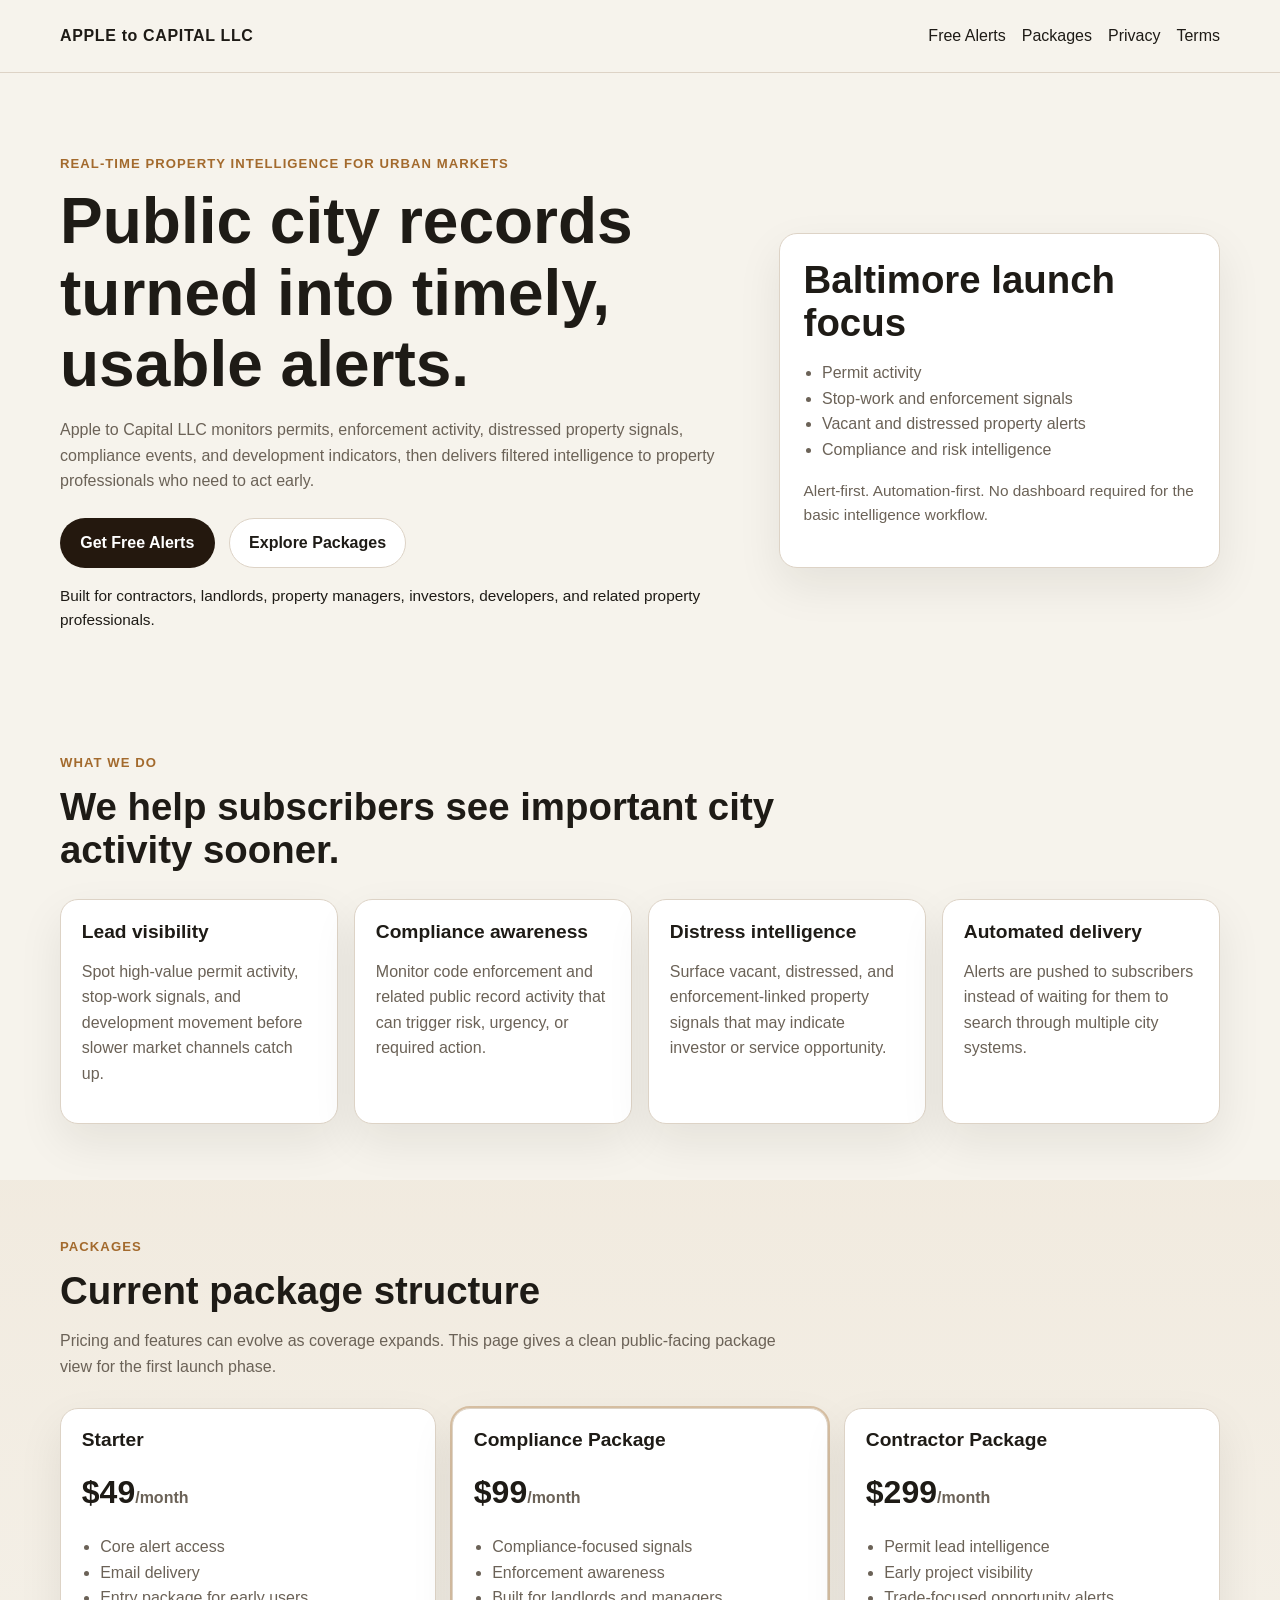
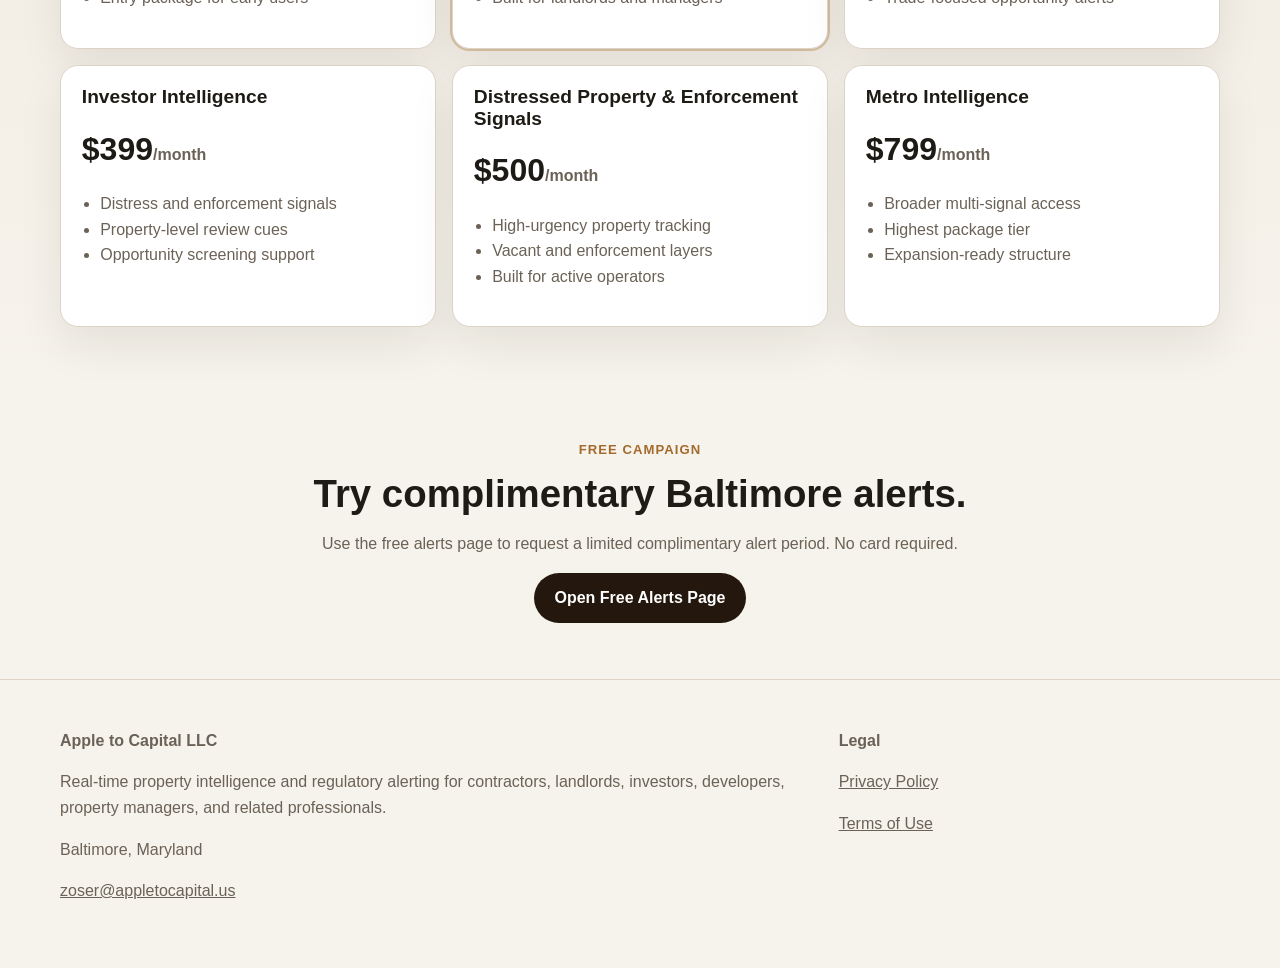
==== index.html @ 928e4ea8 "Add files via upload" ====
<!doctype html>
<html lang="en">
<head>
  <meta charset="utf-8" />
  <meta name="viewport" content="width=device-width, initial-scale=1" />
  <title>Apple to Capital LLC | Regulatory Intelligence for Property Professionals</title>
  <meta name="description" content="Apple to Capital LLC monitors public city records and delivers real-time property intelligence alerts for contractors, landlords, investors, developers, and property managers." />
  <link rel="stylesheet" href="styles.css" />
</head>
<body>
  <header class="site-header">
    <div class="wrap nav">
      <a class="brand" href="index.html">APPLE to CAPITAL LLC</a>
      <nav>
        <a href="free-alerts.html">Free Alerts</a>
        <a href="#packages">Packages</a>
        <a href="privacy-policy.html">Privacy</a>
        <a href="terms-of-use.html">Terms</a>
      </nav>
    </div>
  </header>

  <main>
    <section class="hero">
      <div class="wrap hero-grid">
        <div>
          <p class="eyebrow">Real-Time Property Intelligence for Urban Markets</p>
          <h1>Public city records turned into timely, usable alerts.</h1>
          <p class="lead">Apple to Capital LLC monitors permits, enforcement activity, distressed property signals, compliance events, and development indicators, then delivers filtered intelligence to property professionals who need to act early.</p>
          <div class="cta-row">
            <a class="btn btn-dark" href="free-alerts.html">Get Free Alerts</a>
            <a class="btn btn-light" href="#packages">Explore Packages</a>
          </div>
          <p class="micro">Built for contractors, landlords, property managers, investors, developers, and related property professionals.</p>
        </div>
        <div class="hero-card">
          <h2>Baltimore launch focus</h2>
          <ul>
            <li>Permit activity</li>
            <li>Stop-work and enforcement signals</li>
            <li>Vacant and distressed property alerts</li>
            <li>Compliance and risk intelligence</li>
          </ul>
          <p class="card-note">Alert-first. Automation-first. No dashboard required for the basic intelligence workflow.</p>
        </div>
      </div>
    </section>

    <section class="section">
      <div class="wrap">
        <div class="section-head">
          <p class="eyebrow">What we do</p>
          <h2>We help subscribers see important city activity sooner.</h2>
        </div>
        <div class="features">
          <article class="feature">
            <h3>Lead visibility</h3>
            <p>Spot high-value permit activity, stop-work signals, and development movement before slower market channels catch up.</p>
          </article>
          <article class="feature">
            <h3>Compliance awareness</h3>
            <p>Monitor code enforcement and related public record activity that can trigger risk, urgency, or required action.</p>
          </article>
          <article class="feature">
            <h3>Distress intelligence</h3>
            <p>Surface vacant, distressed, and enforcement-linked property signals that may indicate investor or service opportunity.</p>
          </article>
          <article class="feature">
            <h3>Automated delivery</h3>
            <p>Alerts are pushed to subscribers instead of waiting for them to search through multiple city systems.</p>
          </article>
        </div>
      </div>
    </section>

    <section class="section alt" id="packages">
      <div class="wrap">
        <div class="section-head">
          <p class="eyebrow">Packages</p>
          <h2>Current package structure</h2>
          <p class="section-copy">Pricing and features can evolve as coverage expands. This page gives a clean public-facing package view for the first launch phase.</p>
        </div>
        <div class="pricing-grid">
          <article class="price-card">
            <h3>Starter</h3>
            <p class="price">$49<span>/month</span></p>
            <ul>
              <li>Core alert access</li>
              <li>Email delivery</li>
              <li>Entry package for early users</li>
            </ul>
          </article>
          <article class="price-card featured">
            <h3>Compliance Package</h3>
            <p class="price">$99<span>/month</span></p>
            <ul>
              <li>Compliance-focused signals</li>
              <li>Enforcement awareness</li>
              <li>Built for landlords and managers</li>
            </ul>
          </article>
          <article class="price-card">
            <h3>Contractor Package</h3>
            <p class="price">$299<span>/month</span></p>
            <ul>
              <li>Permit lead intelligence</li>
              <li>Early project visibility</li>
              <li>Trade-focused opportunity alerts</li>
            </ul>
          </article>
          <article class="price-card">
            <h3>Investor Intelligence</h3>
            <p class="price">$399<span>/month</span></p>
            <ul>
              <li>Distress and enforcement signals</li>
              <li>Property-level review cues</li>
              <li>Opportunity screening support</li>
            </ul>
          </article>
          <article class="price-card">
            <h3>Distressed Property &amp; Enforcement Signals</h3>
            <p class="price">$500<span>/month</span></p>
            <ul>
              <li>High-urgency property tracking</li>
              <li>Vacant and enforcement layers</li>
              <li>Built for active operators</li>
            </ul>
          </article>
          <article class="price-card">
            <h3>Metro Intelligence</h3>
            <p class="price">$799<span>/month</span></p>
            <ul>
              <li>Broader multi-signal access</li>
              <li>Highest package tier</li>
              <li>Expansion-ready structure</li>
            </ul>
          </article>
        </div>
      </div>
    </section>

    <section class="section">
      <div class="wrap narrow center">
        <p class="eyebrow">Free campaign</p>
        <h2>Try complimentary Baltimore alerts.</h2>
        <p class="section-copy">Use the free alerts page to request a limited complimentary alert period. No card required.</p>
        <a class="btn btn-dark" href="free-alerts.html">Open Free Alerts Page</a>
      </div>
    </section>
  </main>

  <footer class="site-footer">
    <div class="wrap footer-grid">
      <div>
        <p class="footer-title">Apple to Capital LLC</p>
        <p>Real-time property intelligence and regulatory alerting for contractors, landlords, investors, developers, property managers, and related professionals.</p>
        <p>Baltimore, Maryland</p>
        <p><a href="mailto:zoser@appletocapital.us">zoser@appletocapital.us</a></p>
      </div>
      <div>
        <p class="footer-title">Legal</p>
        <p><a href="privacy-policy.html">Privacy Policy</a></p>
        <p><a href="terms-of-use.html">Terms of Use</a></p>
      </div>
    </div>
  </footer>
</body>
</html>
---- styles.css ----
:root {
  --bg: #f6f3ec;
  --paper: #ffffff;
  --text: #1e1b16;
  --muted: #6b6257;
  --line: #ddd3c6;
  --accent: #24180e;
  --accent-2: #a36a2d;
  --soft: #efe7da;
  --radius: 18px;
  --shadow: 0 18px 45px rgba(31, 23, 14, 0.08);
  --max: 1160px;
}
* { box-sizing: border-box; }
html { scroll-behavior: smooth; }
body {
  margin: 0;
  font-family: Inter, Arial, Helvetica, sans-serif;
  color: var(--text);
  background: var(--bg);
  line-height: 1.6;
}
a { color: inherit; }
.wrap {
  width: min(calc(100% - 2rem), var(--max));
  margin: 0 auto;
}
.narrow { width: min(calc(100% - 2rem), 820px); }
.center { text-align: center; }
.site-header {
  position: sticky;
  top: 0;
  z-index: 10;
  background: rgba(246, 243, 236, 0.94);
  backdrop-filter: blur(12px);
  border-bottom: 1px solid var(--line);
}
.nav {
  display: flex;
  justify-content: space-between;
  align-items: center;
  gap: 1rem;
  min-height: 72px;
}
.nav nav {
  display: flex;
  flex-wrap: wrap;
  gap: 1rem;
}
.brand {
  font-weight: 800;
  text-decoration: none;
  letter-spacing: 0.04em;
}
.nav a { text-decoration: none; }
.hero {
  padding: 5rem 0 3rem;
}
.hero-grid {
  display: grid;
  grid-template-columns: 1.4fr 0.9fr;
  gap: 2rem;
  align-items: center;
}
.eyebrow {
  margin: 0 0 0.75rem;
  color: var(--accent-2);
  font-weight: 700;
  text-transform: uppercase;
  letter-spacing: 0.08em;
  font-size: 0.82rem;
}
h1, h2, h3 {
  line-height: 1.12;
  margin: 0 0 1rem;
}
h1 { font-size: clamp(2.2rem, 5vw, 4.5rem); }
h2 { font-size: clamp(1.6rem, 3vw, 2.6rem); }
h3 { font-size: 1.2rem; }
.lead,
.section-copy,
.feature p,
.price-card li,
.hero-card p,
.hero-card li,
.footer-grid p,
.legal-page p,
.legal-page li { color: var(--muted); }
.cta-row {
  display: flex;
  flex-wrap: wrap;
  gap: 0.9rem;
  margin: 1.5rem 0 1rem;
}
.btn {
  display: inline-flex;
  align-items: center;
  justify-content: center;
  min-height: 50px;
  padding: 0 1.2rem;
  border-radius: 999px;
  text-decoration: none;
  font-weight: 700;
  border: 1px solid transparent;
}
.btn-dark {
  background: var(--accent);
  color: #fff;
}
.btn-light {
  background: var(--paper);
  border-color: var(--line);
}
.full {
  width: 100%;
  border-radius: 14px;
}
.hero-card,
.feature,
.price-card,
.alert-box,
.lead-form,
.confirm-box {
  background: var(--paper);
  border: 1px solid var(--line);
  border-radius: var(--radius);
  box-shadow: var(--shadow);
}
.hero-card { padding: 1.5rem; }
.hero-card ul,
.alert-box ul,
.price-card ul,
.legal-page ul { padding-left: 1.15rem; }
.card-note,
.micro { font-size: 0.96rem; }
.strong { font-weight: 700; color: var(--text); }
.section { padding: 3.5rem 0; }
.alt { background: linear-gradient(180deg, rgba(239,231,218,0.7), rgba(246,243,236,0)); }
.section-head {
  max-width: 720px;
  margin-bottom: 1.75rem;
}
.features,
.pricing-grid {
  display: grid;
  gap: 1rem;
}
.features { grid-template-columns: repeat(4, minmax(0, 1fr)); }
.pricing-grid { grid-template-columns: repeat(3, minmax(0, 1fr)); }
.feature,
.price-card { padding: 1.3rem; }
.price {
  font-size: 2rem;
  font-weight: 800;
  margin: 0 0 1rem;
}
.price span {
  font-size: 1rem;
  color: var(--muted);
  font-weight: 600;
}
.featured {
  outline: 2px solid rgba(163, 106, 45, 0.35);
}
.alert-box,
.confirm-box { padding: 1.3rem; }
.box-title { font-weight: 700; color: var(--text); }
.lead-form {
  margin-top: 1.5rem;
  padding: 1.35rem;
}
.lead-form label {
  display: block;
  font-weight: 700;
  margin-bottom: 1rem;
}
.lead-form input {
  width: 100%;
  margin-top: 0.4rem;
  min-height: 52px;
  border-radius: 12px;
  border: 1px solid var(--line);
  padding: 0.85rem 0.95rem;
  font: inherit;
  background: #fff;
}
.or {
  text-align: center;
  font-weight: 800;
  margin: 0.25rem 0 1rem;
}
.checkbox-row {
  display: grid;
  grid-template-columns: 22px 1fr;
  gap: 0.8rem;
  align-items: start;
  margin: 1.2rem 0 0.8rem;
}
.checkbox-row input {
  width: 18px;
  height: 18px;
  min-height: auto;
  margin-top: 0.2rem;
}
.legal-inline {
  margin: 0 0 1rem;
  color: var(--muted);
}
.legal-inline a { color: var(--accent-2); }
.site-footer {
  border-top: 1px solid var(--line);
  padding: 2rem 0 3rem;
}
.footer-grid {
  display: grid;
  grid-template-columns: 2fr 1fr;
  gap: 1rem;
}
.footer-title {
  font-weight: 800;
  color: var(--text);
}
.legal-page h1 { margin-bottom: 0.25rem; }
.legal-page h2 {
  font-size: 1.2rem;
  margin-top: 2rem;
}
@media (max-width: 900px) {
  .hero-grid,
  .features,
  .pricing-grid,
  .footer-grid {
    grid-template-columns: 1fr;
  }
  .nav {
    flex-direction: column;
    align-items: flex-start;
    padding: 0.8rem 0;
  }
}
@media (max-width: 560px) {
  .hero { padding-top: 3rem; }
  .section { padding: 2.5rem 0; }
  .cta-row { flex-direction: column; }
  .btn { width: 100%; }
}
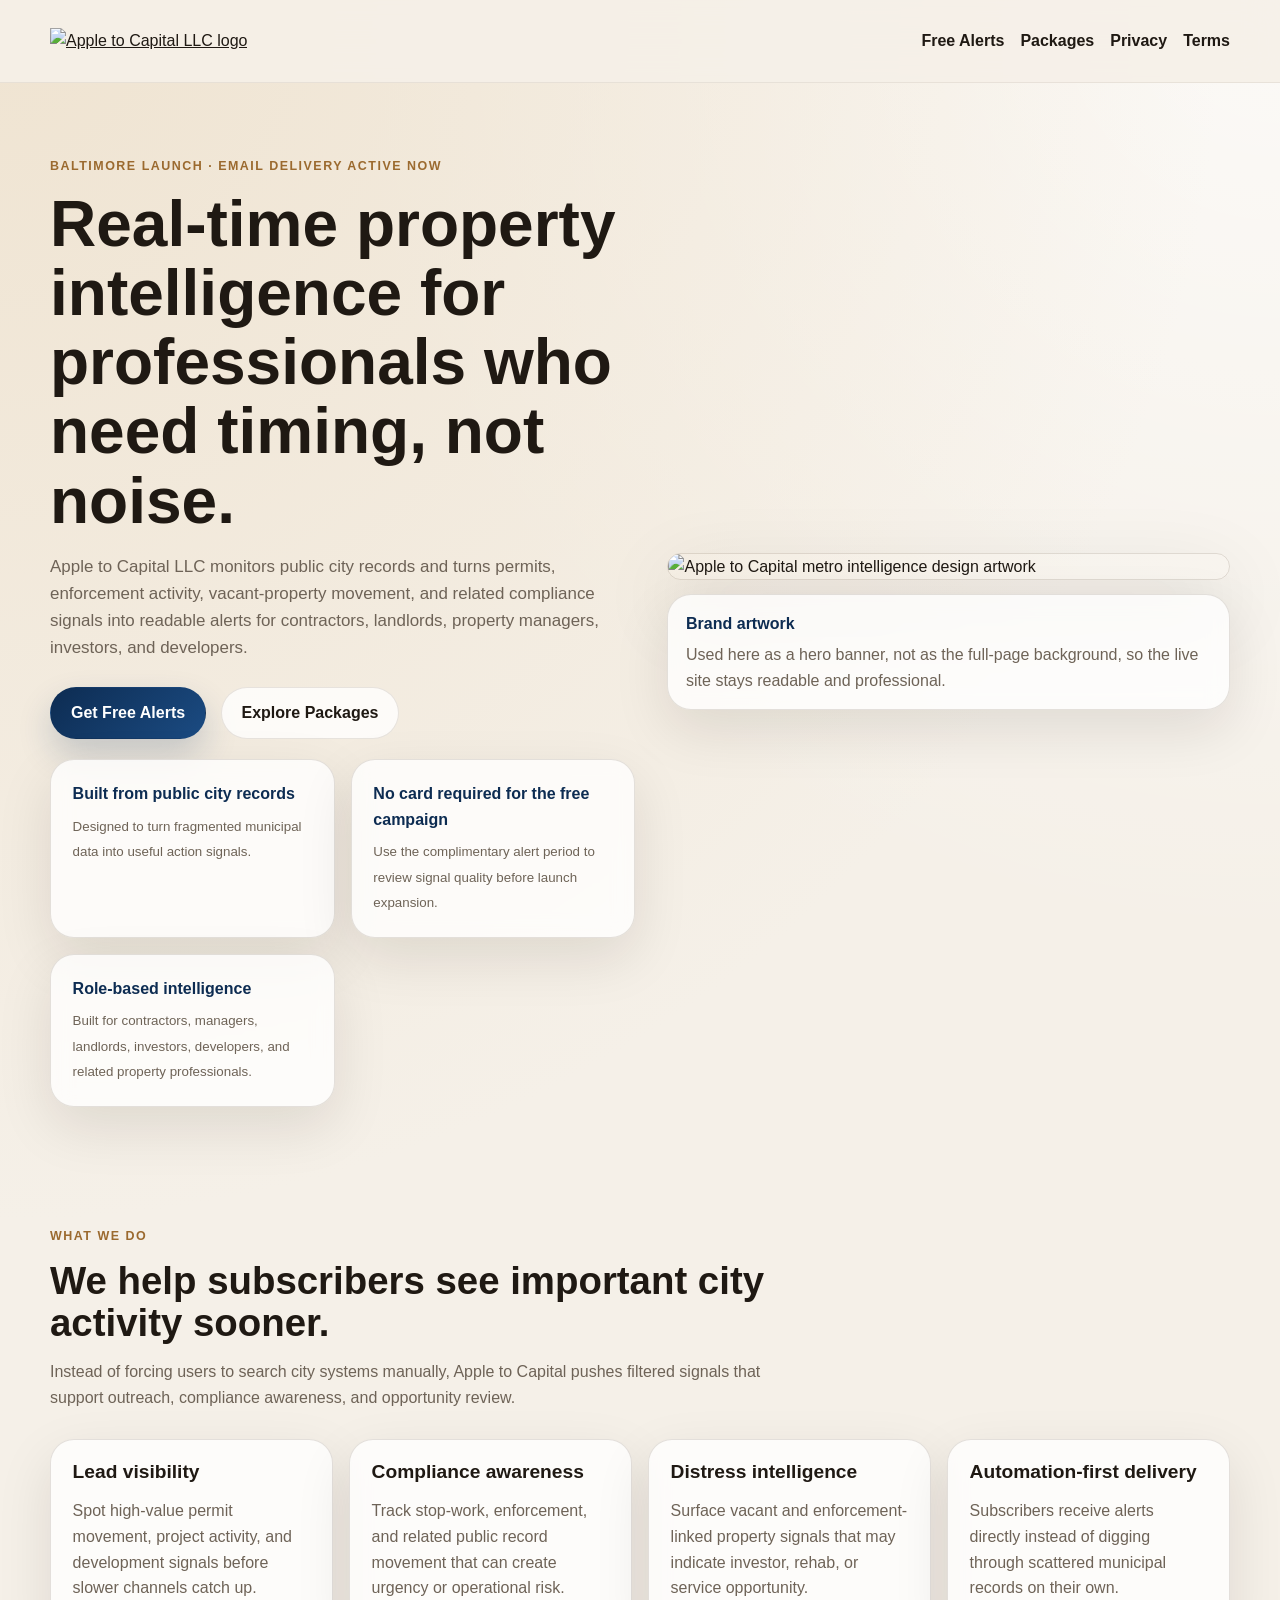
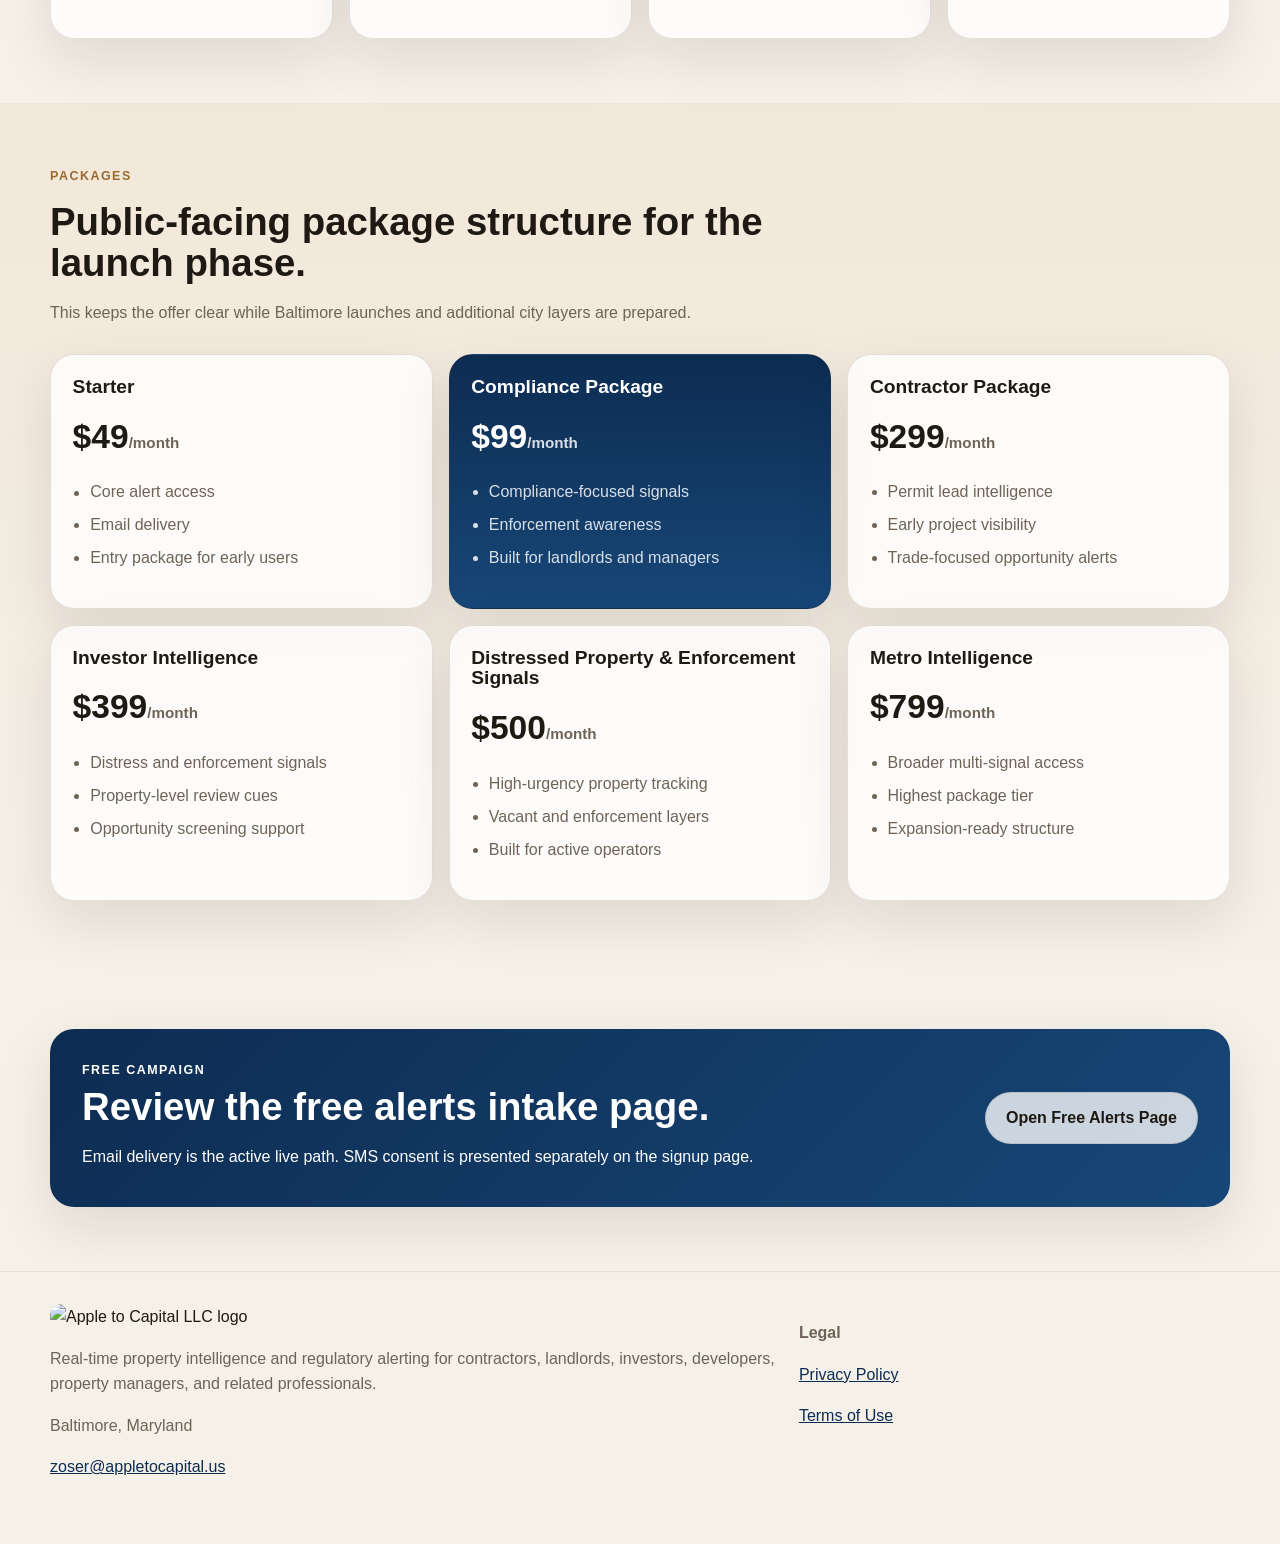
==== commit 38cf9ebc: "Refresh homepage with dark logo and hero artwork" ====
--- a/index.html
+++ b/index.html
@@ -10,8 +10,10 @@
 <body>
   <header class="site-header">
     <div class="wrap nav">
-      <a class="brand" href="index.html">APPLE to CAPITAL LLC</a>
-      <nav>
+      <a class="brand brand-image" href="index.html" aria-label="Apple to Capital LLC home">
+        <img class="top-logo" src="[data-uri]" alt="Apple to Capital LLC logo" />
+      </a>
+      <nav class="nav-links">
         <a href="free-alerts.html">Free Alerts</a>
         <a href="#packages">Packages</a>
         <a href="privacy-policy.html">Privacy</a>
@@ -22,26 +24,38 @@
 
   <main>
     <section class="hero">
-      <div class="wrap hero-grid">
+      <div class="wrap hero-grid hero-grid-wide">
         <div>
-          <p class="eyebrow">Real-Time Property Intelligence for Urban Markets</p>
-          <h1>Public city records turned into timely, usable alerts.</h1>
-          <p class="lead">Apple to Capital LLC monitors permits, enforcement activity, distressed property signals, compliance events, and development indicators, then delivers filtered intelligence to property professionals who need to act early.</p>
+          <p class="eyebrow">Baltimore launch · Email delivery active now</p>
+          <h1>Real-time property intelligence for professionals who need timing, not noise.</h1>
+          <p class="lead">Apple to Capital LLC monitors public city records and turns permits, enforcement activity, vacant-property movement, and related compliance signals into readable alerts for contractors, landlords, property managers, investors, and developers.</p>
           <div class="cta-row">
             <a class="btn btn-dark" href="free-alerts.html">Get Free Alerts</a>
             <a class="btn btn-light" href="#packages">Explore Packages</a>
           </div>
-          <p class="micro">Built for contractors, landlords, property managers, investors, developers, and related property professionals.</p>
+
+          <div class="stat-grid trust-row">
+            <div class="stat-strip">
+              <strong>Built from public city records</strong>
+              <small>Designed to turn fragmented municipal data into useful action signals.</small>
+            </div>
+            <div class="stat-strip">
+              <strong>No card required for the free campaign</strong>
+              <small>Use the complimentary alert period to review signal quality before launch expansion.</small>
+            </div>
+            <div class="stat-strip">
+              <strong>Role-based intelligence</strong>
+              <small>Built for contractors, managers, landlords, investors, developers, and related property professionals.</small>
+            </div>
+          </div>
         </div>
-        <div class="hero-card">
-          <h2>Baltimore launch focus</h2>
-          <ul>
-            <li>Permit activity</li>
-            <li>Stop-work and enforcement signals</li>
-            <li>Vacant and distressed property alerts</li>
-            <li>Compliance and risk intelligence</li>
-          </ul>
-          <p class="card-note">Alert-first. Automation-first. No dashboard required for the basic intelligence workflow.</p>
+
+        <div class="hero-visual">
+          <img class="hero-art" src="[data-uri] f2ZnRban a9byT1Da4reb yLrHxeruY3t/ZLuv2adP6/pl/V ar0z wberyvRfUV/d4v2HpXt/+mfZ9nt8+0/a/U+k/W/J+6fLj+n yu2191X2fLOp193l+zN7trk sfLgAAAAAAAAAAAAAAAAAAAAAAAAAAAAAAAAAAAAAAAAAAAAAAAAAAAAAAAAAAAAAAAAAAAAAAAAAAAAAAAAAAAAAAAAAAAAAAAAAAAAAAAAAAAAAAAAAAAAAAAAAAAAAAAAAAAAAAAAB9H0dZusNM2On0WfFq1tPntqu2s61vTfK93Dvtlr9MfUu0/adKn9lem1elZzepq696O22PuZPXOkumKdhpltM2Oo0uzO7t3lvpm+7x+cu7/Tb9m9l8k6f0y5v9Vq7yS5f2bX8M9S3j9b8rZ7yY1xPWr3WtdJ7bV6bX9r5nQ3LkT1b1b9S9H8M8f7M7iS7n9mZ0W2r2vW8k9Q2uK3m8i6x8Xq7mN7f2S7r9mnT+v6Zf1Wq9M8G3q8r0X1Ff3eL9h6V7f/pn2fZ7fPtP2v1PpP1vyfuny4/[base64]/TH1LtP2nSp/ZXptXpWc3qauvejttj7mT1zpLpinYaZbTNjqNLszu7d5b6Zvu8fnLu/02/ZvZfJOn9Mub/Vau8kuX9m1/DPUt4/W/K2e8mNcT1q91rXSe21em1/a+Z0Ny5E9W9W/UvR/DPH+zO4ku5/ZmdFtq9r1vJPUNrit5vIusfF6u5je39ku6/Zp0/r+mX9VqvTPBt6vK9F9RX93i/Yelev/[base64]/TLm/1WrvJLl/Ztfwz1LeP1vytnvJjXE9avda10nttXptf2vmdDcuRPVvVv1L0fwzx/szuJLu f2ZnRban a9byT1Da4reb yLrHxeruY3t/ZLuv2adP6/pl/V ar0z wberyvRfUV/d4v2HpXt/+mfZ9nt8+0/a/U+k/W/J+6fLj+n yu2191X2fLOp193l+zN7trk sfLgAAAAAAAAAAAAAAAAAAAAAAAAAAAAAAAAAAAAAAAAAAAAAAAAAAAAAAAAAAAAAAAAAAAAAAAAAAAAAAAAAAAAAAAAAAAAAAAAAAAAAAAAAAAAAAAAAAAAAAAAAAAAAAAAAAAAAAAAD/2Q==" alt="Apple to Capital metro intelligence design artwork" />
+          <div class="hero-caption">
+            <strong>Brand artwork</strong>
+            <span>Used here as a hero banner, not as the full-page background, so the live site stays readable and professional.</span>
+          </div>
         </div>
       </div>
     </section>
@@ -51,23 +65,24 @@
         <div class="section-head">
           <p class="eyebrow">What we do</p>
           <h2>We help subscribers see important city activity sooner.</h2>
+          <p class="section-copy">Instead of forcing users to search city systems manually, Apple to Capital pushes filtered signals that support outreach, compliance awareness, and opportunity review.</p>
         </div>
         <div class="features">
           <article class="feature">
             <h3>Lead visibility</h3>
-            <p>Spot high-value permit activity, stop-work signals, and development movement before slower market channels catch up.</p>
+            <p>Spot high-value permit movement, project activity, and development signals before slower channels catch up.</p>
           </article>
           <article class="feature">
             <h3>Compliance awareness</h3>
-            <p>Monitor code enforcement and related public record activity that can trigger risk, urgency, or required action.</p>
+            <p>Track stop-work, enforcement, and related public record movement that can create urgency or operational risk.</p>
           </article>
           <article class="feature">
             <h3>Distress intelligence</h3>
-            <p>Surface vacant, distressed, and enforcement-linked property signals that may indicate investor or service opportunity.</p>
+            <p>Surface vacant and enforcement-linked property signals that may indicate investor, rehab, or service opportunity.</p>
           </article>
           <article class="feature">
-            <h3>Automated delivery</h3>
-            <p>Alerts are pushed to subscribers instead of waiting for them to search through multiple city systems.</p>
+            <h3>Automation-first delivery</h3>
+            <p>Subscribers receive alerts directly instead of digging through scattered municipal records on their own.</p>
           </article>
         </div>
       </div>
@@ -77,8 +92,8 @@
       <div class="wrap">
         <div class="section-head">
           <p class="eyebrow">Packages</p>
-          <h2>Current package structure</h2>
-          <p class="section-copy">Pricing and features can evolve as coverage expands. This page gives a clean public-facing package view for the first launch phase.</p>
+          <h2>Public-facing package structure for the launch phase.</h2>
+          <p class="section-copy">This keeps the offer clear while Baltimore launches and additional city layers are prepared.</p>
         </div>
         <div class="pricing-grid">
           <article class="price-card">
@@ -140,11 +155,15 @@
     </section>
 
     <section class="section">
-      <div class="wrap narrow center">
-        <p class="eyebrow">Free campaign</p>
-        <h2>Try complimentary Baltimore alerts.</h2>
-        <p class="section-copy">Use the free alerts page to request a limited complimentary alert period. No card required.</p>
-        <a class="btn btn-dark" href="free-alerts.html">Open Free Alerts Page</a>
+      <div class="wrap">
+        <div class="cta-band">
+          <div>
+            <p class="eyebrow">Free campaign</p>
+            <h2>Review the free alerts intake page.</h2>
+            <p>Email delivery is the active live path. SMS consent is presented separately on the signup page.</p>
+          </div>
+          <a class="btn btn-light" href="free-alerts.html">Open Free Alerts Page</a>
+        </div>
       </div>
     </section>
   </main>
@@ -152,7 +171,7 @@
   <footer class="site-footer">
     <div class="wrap footer-grid">
       <div>
-        <p class="footer-title">Apple to Capital LLC</p>
+        <img class="footer-logo" src="[data-uri]" alt="Apple to Capital LLC logo" />
         <p>Real-time property intelligence and regulatory alerting for contractors, landlords, investors, developers, property managers, and related professionals.</p>
         <p>Baltimore, Maryland</p>
         <p><a href="mailto:zoser@appletocapital.us">zoser@appletocapital.us</a></p>
@@ -165,4 +184,4 @@
     </div>
   </footer>
 </body>
-</html>
+</html>
--- a/styles.css
+++ b/styles.css
@@ -1,15 +1,16 @@
 :root {
-  --bg: #f6f3ec;
-  --paper: #ffffff;
-  --text: #1e1b16;
-  --muted: #6b6257;
-  --line: #ddd3c6;
-  --accent: #24180e;
-  --accent-2: #a36a2d;
-  --soft: #efe7da;
-  --radius: 18px;
-  --shadow: 0 18px 45px rgba(31, 23, 14, 0.08);
-  --max: 1160px;
+  --bg: #f5f0e8;
+  --paper: rgba(255,255,255,0.78);
+  --text: #1f1913;
+  --muted: #6e6357;
+  --line: rgba(72,52,31,0.14);
+  --accent: #123765;
+  --accent-dark: #0d2c52;
+  --accent-soft: #dff2f3;
+  --gold: #9b6a2f;
+  --shadow: 0 20px 55px rgba(28,20,13,0.10);
+  --radius: 24px;
+  --max: 1180px;
 }
 * { box-sizing: border-box; }
 html { scroll-behavior: smooth; }
@@ -17,184 +18,190 @@
   margin: 0;
   font-family: Inter, Arial, Helvetica, sans-serif;
   color: var(--text);
-  background: var(--bg);
+  background:
+    radial-gradient(circle at top left, rgba(239,227,208,0.95), transparent 36%),
+    radial-gradient(circle at top right, rgba(255,255,255,0.65), transparent 28%),
+    var(--bg);
   line-height: 1.6;
 }
 a { color: inherit; }
-.wrap {
-  width: min(calc(100% - 2rem), var(--max));
-  margin: 0 auto;
-}
-.narrow { width: min(calc(100% - 2rem), 820px); }
+img { max-width: 100%; display: block; }
+.wrap { width: min(calc(100% - 2rem), var(--max)); margin: 0 auto; }
+.narrow { width: min(calc(100% - 2rem), 860px); margin: 0 auto; }
 .center { text-align: center; }
+
 .site-header {
   position: sticky;
   top: 0;
-  z-index: 10;
-  background: rgba(246, 243, 236, 0.94);
-  backdrop-filter: blur(12px);
-  border-bottom: 1px solid var(--line);
+  z-index: 20;
+  border-bottom: 1px solid rgba(72,52,31,0.08);
+  background: rgba(245,240,232,0.9);
+  backdrop-filter: blur(16px);
 }
 .nav {
+  min-height: 82px;
   display: flex;
+  align-items: center;
   justify-content: space-between;
-  align-items: center;
   gap: 1rem;
-  min-height: 72px;
-}
-.nav nav {
+}
+.brand-image { max-width: 360px; flex: 0 0 auto; }
+.top-logo { width: 100%; height: auto; }
+.nav-links {
   display: flex;
+  align-items: center;
   flex-wrap: wrap;
   gap: 1rem;
 }
-.brand {
+.nav-links a {
+  text-decoration: none;
+  font-weight: 700;
+}
+
+.hero { padding: 4.6rem 0 3.5rem; }
+.hero-compact { padding-bottom: 2.5rem; }
+.hero-grid, .info-grid, .pricing-grid, .features, .footer-grid, .form-layout, .chip-row, .stat-grid, .steps-list {
+  display: grid;
+  gap: 1rem;
+}
+.hero-grid { grid-template-columns: minmax(0,1fr) minmax(340px,0.95fr); align-items: center; gap: 2rem; }
+.hero-grid-wide { grid-template-columns: minmax(0,1.02fr) minmax(420px,0.98fr); }
+.info-grid { grid-template-columns: minmax(0,0.95fr) minmax(280px,0.72fr); align-items: start; gap: 1.4rem; }
+.pricing-grid { grid-template-columns: repeat(3, minmax(0,1fr)); }
+.features { grid-template-columns: repeat(4, minmax(0,1fr)); }
+.footer-grid { grid-template-columns: 1.7fr 1fr; }
+.form-layout { grid-template-columns: repeat(2, minmax(0,1fr)); }
+.chip-row, .stat-grid { grid-template-columns: repeat(2, minmax(0,1fr)); }
+.steps-list { grid-template-columns: 1fr; }
+
+.eyebrow {
+  margin: 0 0 0.85rem;
+  color: var(--gold);
+  text-transform: uppercase;
+  letter-spacing: 0.12em;
+  font-size: 0.78rem;
   font-weight: 800;
-  text-decoration: none;
-  letter-spacing: 0.04em;
-}
-.nav a { text-decoration: none; }
-.hero {
-  padding: 5rem 0 3rem;
-}
-.hero-grid {
-  display: grid;
-  grid-template-columns: 1.4fr 0.9fr;
-  gap: 2rem;
-  align-items: center;
-}
-.eyebrow {
-  margin: 0 0 0.75rem;
-  color: var(--accent-2);
-  font-weight: 700;
-  text-transform: uppercase;
-  letter-spacing: 0.08em;
-  font-size: 0.82rem;
-}
-h1, h2, h3 {
-  line-height: 1.12;
-  margin: 0 0 1rem;
-}
-h1 { font-size: clamp(2.2rem, 5vw, 4.5rem); }
-h2 { font-size: clamp(1.6rem, 3vw, 2.6rem); }
+}
+h1, h2, h3, h4 { line-height: 1.08; margin: 0 0 1rem; }
+h1 { font-size: clamp(2.3rem, 5vw, 4.8rem); }
+h2 { font-size: clamp(1.6rem, 3vw, 2.8rem); }
 h3 { font-size: 1.2rem; }
-.lead,
-.section-copy,
-.feature p,
-.price-card li,
-.hero-card p,
-.hero-card li,
-.footer-grid p,
-.legal-page p,
-.legal-page li { color: var(--muted); }
-.cta-row {
-  display: flex;
-  flex-wrap: wrap;
-  gap: 0.9rem;
-  margin: 1.5rem 0 1rem;
-}
+h4 { font-size: 1rem; }
+.lead, .section-copy, .feature p, .price-card li, .footer-grid p, .legal-page p, .legal-page li, .form-note, .bullet-list li, .support-line, .stat-strip small, .hero-caption span {
+  color: var(--muted);
+}
+.lead { max-width: 760px; font-size: 1.06rem; }
+
 .btn {
   display: inline-flex;
   align-items: center;
   justify-content: center;
-  min-height: 50px;
-  padding: 0 1.2rem;
+  min-height: 52px;
+  padding: 0 1.25rem;
   border-radius: 999px;
   text-decoration: none;
-  font-weight: 700;
   border: 1px solid transparent;
-}
-.btn-dark {
-  background: var(--accent);
-  color: #fff;
-}
-.btn-light {
-  background: var(--paper);
-  border-color: var(--line);
-}
-.full {
-  width: 100%;
-  border-radius: 14px;
-}
-.hero-card,
-.feature,
-.price-card,
-.alert-box,
-.lead-form,
-.confirm-box {
+  font-weight: 800;
+  transition: transform 0.18s ease, box-shadow 0.18s ease;
+}
+.btn:hover { transform: translateY(-1px); }
+.btn-dark { background: linear-gradient(135deg, var(--accent-dark), #1b4b82); color: #fff; box-shadow: 0 16px 34px rgba(18,55,101,0.20); }
+.btn-light { background: rgba(255,255,255,0.78); color: var(--text); border-color: rgba(72,52,31,0.12); }
+.full { width: 100%; border-radius: 16px; }
+.cta-row { display: flex; flex-wrap: wrap; gap: 0.9rem; margin: 1.6rem 0 1.2rem; }
+
+.feature, .price-card, .alert-box, .lead-form, .steps-card, .legal-card, .stat-strip, .sample-alert, .hero-caption {
   background: var(--paper);
   border: 1px solid var(--line);
   border-radius: var(--radius);
   box-shadow: var(--shadow);
-}
-.hero-card { padding: 1.5rem; }
-.hero-card ul,
-.alert-box ul,
-.price-card ul,
-.legal-page ul { padding-left: 1.15rem; }
-.card-note,
-.micro { font-size: 0.96rem; }
-.strong { font-weight: 700; color: var(--text); }
-.section { padding: 3.5rem 0; }
-.alt { background: linear-gradient(180deg, rgba(239,231,218,0.7), rgba(246,243,236,0)); }
-.section-head {
-  max-width: 720px;
-  margin-bottom: 1.75rem;
-}
-.features,
-.pricing-grid {
-  display: grid;
-  gap: 1rem;
-}
-.features { grid-template-columns: repeat(4, minmax(0, 1fr)); }
-.pricing-grid { grid-template-columns: repeat(3, minmax(0, 1fr)); }
-.feature,
-.price-card { padding: 1.3rem; }
+  backdrop-filter: blur(10px);
+}
+.feature, .price-card, .alert-box, .lead-form, .steps-card, .legal-card, .sample-alert, .stat-strip { padding: 1.35rem; }
+.section { padding: 4rem 0; }
+.alt { background: linear-gradient(180deg, rgba(239,227,208,0.62), rgba(245,240,232,0)); }
+.section-head { max-width: 760px; margin-bottom: 1.8rem; }
+
+.hero-visual {
+  display: grid;
+  gap: 0.85rem;
+}
+.hero-art {
+  width: 100%;
+  border-radius: 24px;
+  border: 1px solid var(--line);
+  box-shadow: 0 30px 80px rgba(22,16,10,0.16);
+}
+.hero-caption {
+  padding: 1rem 1.1rem;
+}
+.hero-caption strong { display:block; margin-bottom: 0.35rem; color: var(--accent-dark); }
+
+.trust-row { margin-top: 1.25rem; }
+.stat-strip strong { display:block; margin-bottom:0.35rem; color: var(--accent-dark); }
+
+.feature h3, .price-card h3, .alert-box .box-title, .steps-card h3, .legal-card h3, .sample-alert h3 { margin-bottom: 0.75rem; }
+.price-card ul, .alert-box ul, .bullet-list { padding-left: 1.1rem; }
+.price-card li, .bullet-list li { margin-bottom: 0.45rem; }
 .price {
-  font-size: 2rem;
+  margin: 0 0 0.9rem;
+  font-size: 2.1rem;
+  font-weight: 900;
+}
+.price span { font-size: 0.95rem; color: var(--muted); font-weight: 700; }
+.price-card.featured {
+  background: linear-gradient(180deg, var(--accent-dark), #174777);
+  color: #fff;
+}
+.price-card.featured li, .price-card.featured .price span { color: rgba(255,255,255,0.84); }
+
+.chip {
+  display: inline-flex;
+  align-items: center;
+  justify-content: center;
+  min-height: 46px;
+  padding: 0.75rem 1rem;
+  border-radius: 999px;
+  background: rgba(18,55,101,0.06);
+  border: 1px solid rgba(18,55,101,0.12);
+  font-weight: 700;
+  text-align: center;
+}
+.sample-alert {
+  margin-top: 1rem;
+  background: linear-gradient(180deg, rgba(255,255,255,0.9), rgba(249,252,255,0.92));
+}
+.kicker {
+  display: inline-flex;
+  margin-bottom: 0.8rem;
+  padding: 0.3rem 0.68rem;
+  border-radius: 999px;
+  background: rgba(155,106,47,0.12);
+  color: var(--gold);
+  font-size: 0.77rem;
   font-weight: 800;
-  margin: 0 0 1rem;
-}
-.price span {
-  font-size: 1rem;
-  color: var(--muted);
-  font-weight: 600;
-}
-.featured {
-  outline: 2px solid rgba(163, 106, 45, 0.35);
-}
-.alert-box,
-.confirm-box { padding: 1.3rem; }
-.box-title { font-weight: 700; color: var(--text); }
-.lead-form {
-  margin-top: 1.5rem;
-  padding: 1.35rem;
-}
-.lead-form label {
-  display: block;
-  font-weight: 700;
-  margin-bottom: 1rem;
-}
-.lead-form input {
+  text-transform: uppercase;
+  letter-spacing: 0.08em;
+}
+
+.lead-form label { display: block; font-weight: 700; }
+.lead-form input, .lead-form select, .lead-form textarea {
   width: 100%;
-  margin-top: 0.4rem;
-  min-height: 52px;
-  border-radius: 12px;
-  border: 1px solid var(--line);
-  padding: 0.85rem 0.95rem;
+  margin-top: 0.45rem;
+  min-height: 54px;
+  padding: 0.9rem 0.95rem;
+  border-radius: 14px;
+  border: 1px solid rgba(72,52,31,0.14);
+  background: rgba(255,255,255,0.94);
   font: inherit;
-  background: #fff;
-}
-.or {
-  text-align: center;
-  font-weight: 800;
-  margin: 0.25rem 0 1rem;
+  color: var(--text);
 }
 .checkbox-row {
   display: grid;
   grid-template-columns: 22px 1fr;
   gap: 0.8rem;
   align-items: start;
-  margin: 1.2rem 0 0.8rem;
+  margin: 1.2rem 0 0.9rem;
 }
 .checkbox-row input {
   width: 18px;
@@ -202,45 +209,69 @@
   min-height: auto;
   margin-top: 0.2rem;
 }
-.legal-inline {
-  margin: 0 0 1rem;
-  color: var(--muted);
-}
-.legal-inline a { color: var(--accent-2); }
+.legal-inline { margin: 0 0 1rem; color: var(--muted); font-size: 0.95rem; }
+.legal-inline a, .site-footer a { color: var(--accent-dark); }
+.step-item {
+  display: grid;
+  grid-template-columns: 44px 1fr;
+  gap: 0.9rem;
+  align-items: start;
+}
+.step-number {
+  width: 44px;
+  height: 44px;
+  border-radius: 14px;
+  display: grid;
+  place-items: center;
+  background: rgba(18,55,101,0.12);
+  color: var(--accent-dark);
+  font-weight: 900;
+}
+
+.cta-band {
+  padding: 2rem;
+  display: flex;
+  justify-content: space-between;
+  align-items: center;
+  gap: 1.2rem;
+  background: linear-gradient(135deg, var(--accent-dark), #174777);
+  color: #fff;
+  border-radius: var(--radius);
+  box-shadow: var(--shadow);
+}
+.cta-band p, .cta-band h2 { color: #fff; margin-bottom: 0.35rem; }
+
 .site-footer {
-  border-top: 1px solid var(--line);
   padding: 2rem 0 3rem;
-}
-.footer-grid {
-  display: grid;
-  grid-template-columns: 2fr 1fr;
-  gap: 1rem;
-}
-.footer-title {
-  font-weight: 800;
-  color: var(--text);
-}
-.legal-page h1 { margin-bottom: 0.25rem; }
-.legal-page h2 {
-  font-size: 1.2rem;
-  margin-top: 2rem;
-}
-@media (max-width: 900px) {
-  .hero-grid,
-  .features,
-  .pricing-grid,
-  .footer-grid {
+  border-top: 1px solid rgba(72,52,31,0.08);
+}
+.footer-title { font-weight: 800; color: var(--text); }
+.footer-logo {
+  max-width: 320px;
+  width: 100%;
+  margin-bottom: 0.75rem;
+  border-radius: 12px;
+}
+
+@media (max-width: 980px) {
+  .hero-grid, .info-grid, .pricing-grid, .features, .footer-grid, .form-layout, .chip-row, .stat-grid {
     grid-template-columns: 1fr;
   }
+  .cta-band { flex-direction: column; align-items: flex-start; }
+}
+@media (max-width: 720px) {
   .nav {
     flex-direction: column;
     align-items: flex-start;
-    padding: 0.8rem 0;
+    padding: 0.9rem 0;
   }
+  .nav-links { width: 100%; }
+  .brand-image { max-width: 100%; }
 }
 @media (max-width: 560px) {
-  .hero { padding-top: 3rem; }
-  .section { padding: 2.5rem 0; }
+  .hero { padding: 3.6rem 0 3rem; }
+  .section { padding: 2.8rem 0; }
   .cta-row { flex-direction: column; }
   .btn { width: 100%; }
-}
+  .footer-logo { max-width: 100%; }
+}
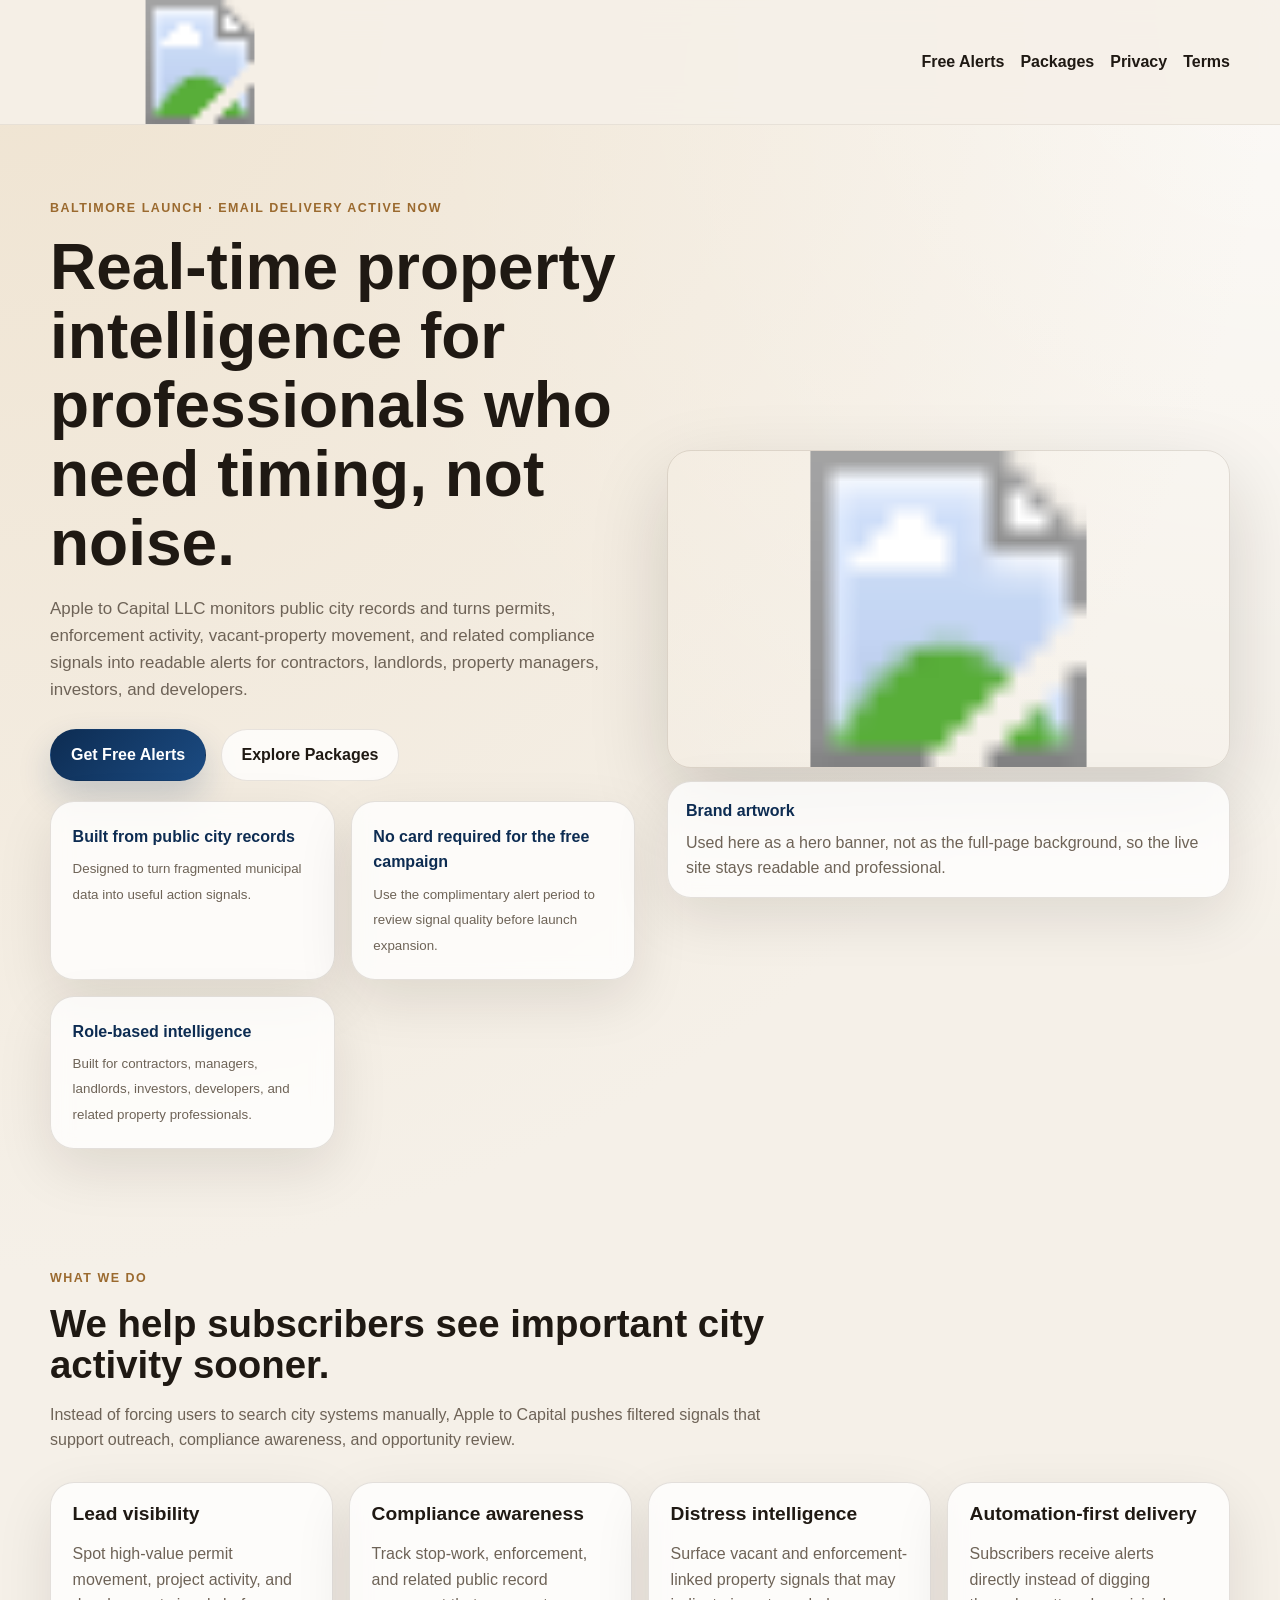
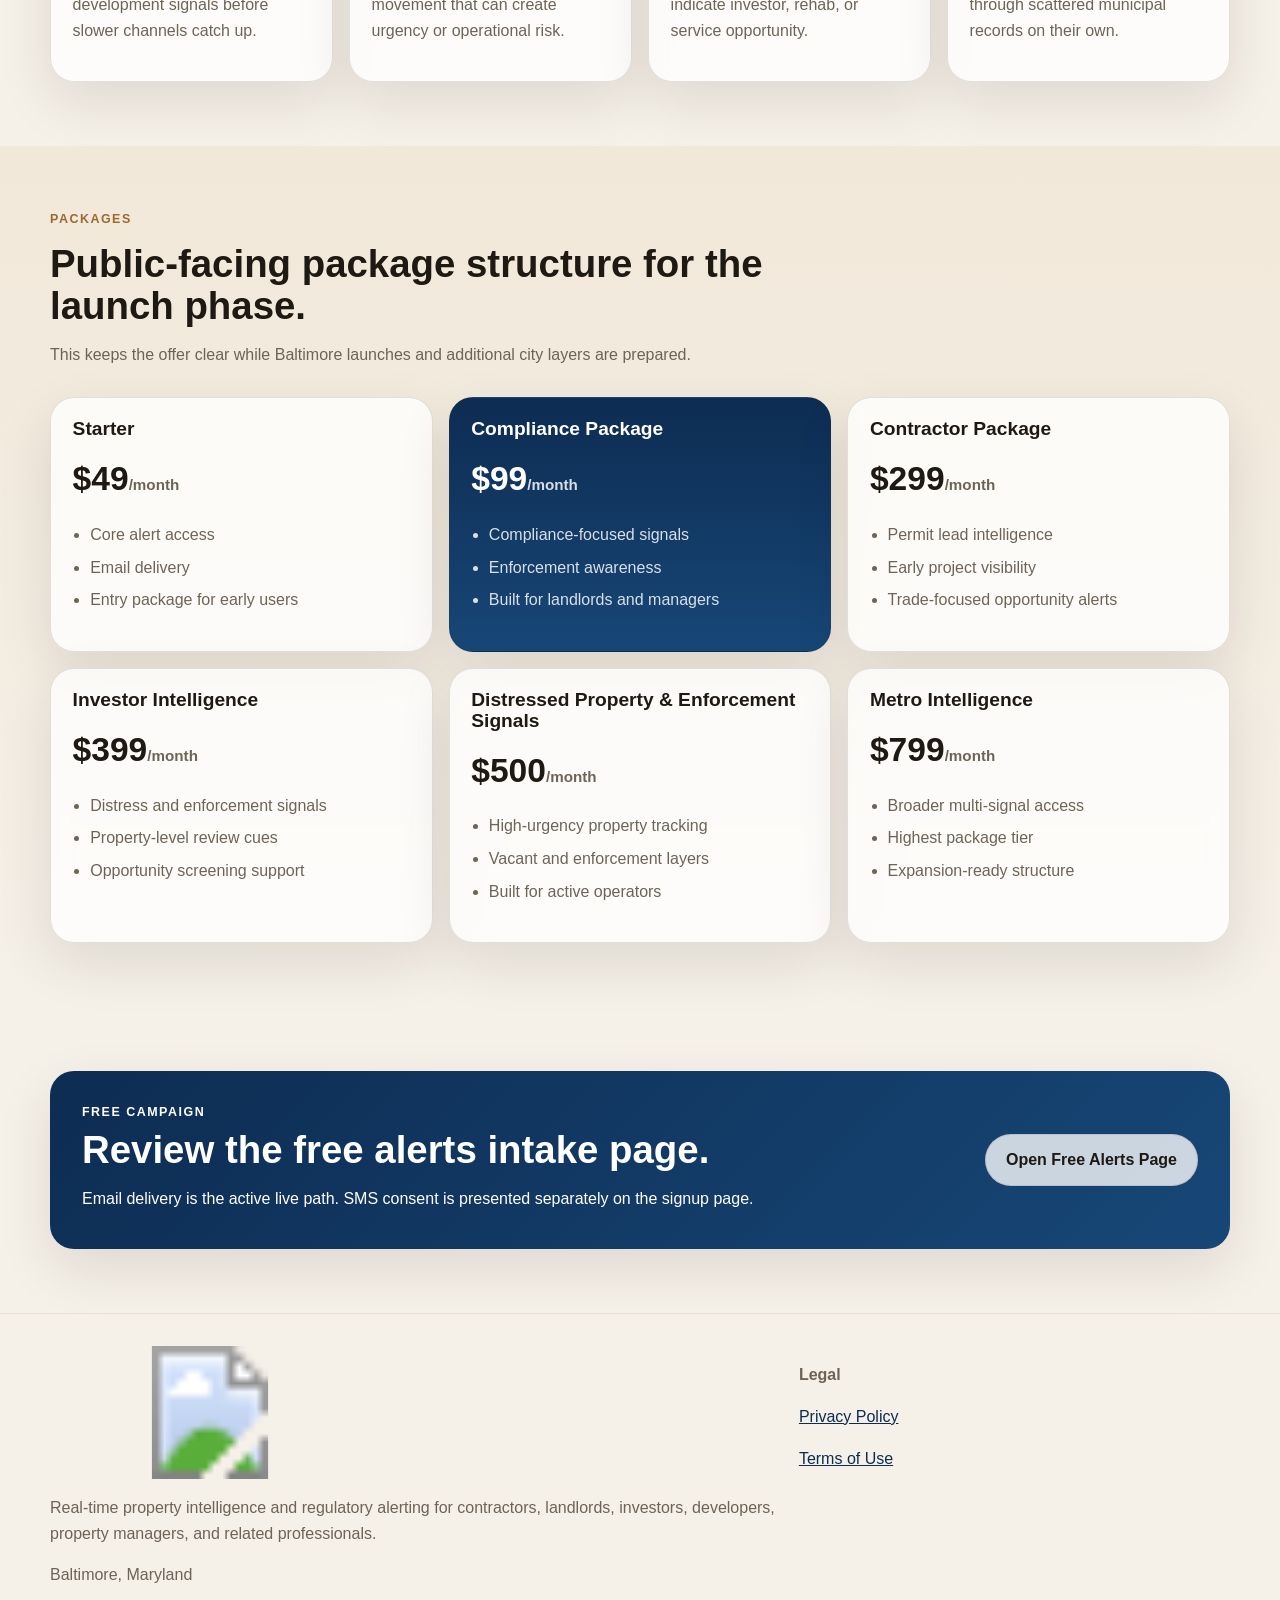
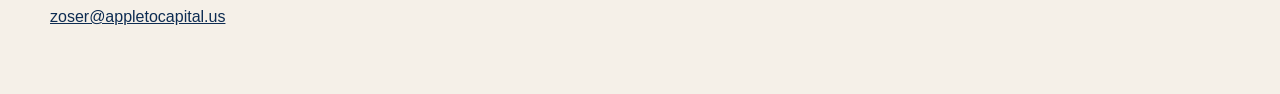
==== commit effd1b1e: "Use repaired logo and hero artwork assets on homepage" ====
--- a/index.html
+++ b/index.html
@@ -11,7 +11,7 @@
   <header class="site-header">
     <div class="wrap nav">
       <a class="brand brand-image" href="index.html" aria-label="Apple to Capital LLC home">
-        <img class="top-logo" src="[data-uri]" alt="Apple to Capital LLC logo" />
+        <img class="top-logo" src="assets/logo-dark.svg" alt="Apple to Capital LLC logo" />
       </a>
       <nav class="nav-links">
         <a href="free-alerts.html">Free Alerts</a>
@@ -51,7 +51,7 @@
         </div>
 
         <div class="hero-visual">
-          <img class="hero-art" src="[data-uri] f2ZnRban a9byT1Da4reb yLrHxeruY3t/ZLuv2adP6/pl/V ar0z wberyvRfUV/d4v2HpXt/+mfZ9nt8+0/a/U+k/W/J+6fLj+n yu2191X2fLOp193l+zN7trk sfLgAAAAAAAAAAAAAAAAAAAAAAAAAAAAAAAAAAAAAAAAAAAAAAAAAAAAAAAAAAAAAAAAAAAAAAAAAAAAAAAAAAAAAAAAAAAAAAAAAAAAAAAAAAAAAAAAAAAAAAAAAAAAAAAAAAAAAAAAB9H0dZusNM2On0WfFq1tPntqu2s61vTfK93Dvtlr9MfUu0/adKn9lem1elZzepq696O22PuZPXOkumKdhpltM2Oo0uzO7t3lvpm+7x+cu7/Tb9m9l8k6f0y5v9Vq7yS5f2bX8M9S3j9b8rZ7yY1xPWr3WtdJ7bV6bX9r5nQ3LkT1b1b9S9H8M8f7M7iS7n9mZ0W2r2vW8k9Q2uK3m8i6x8Xq7mN7f2S7r9mnT+v6Zf1Wq9M8G3q8r0X1Ff3eL9h6V7f/pn2fZ7fPtP2v1PpP1vyfuny4/[base64]/TH1LtP2nSp/ZXptXpWc3qauvejttj7mT1zpLpinYaZbTNjqNLszu7d5b6Zvu8fnLu/02/ZvZfJOn9Mub/Vau8kuX9m1/DPUt4/W/K2e8mNcT1q91rXSe21em1/a+Z0Ny5E9W9W/UvR/DPH+zO4ku5/ZmdFtq9r1vJPUNrit5vIusfF6u5je39ku6/Zp0/r+mX9VqvTPBt6vK9F9RX93i/Yelev/[base64]/TLm/1WrvJLl/Ztfwz1LeP1vytnvJjXE9avda10nttXptf2vmdDcuRPVvVv1L0fwzx/szuJLu f2ZnRban a9byT1Da4reb yLrHxeruY3t/ZLuv2adP6/pl/V ar0z wberyvRfUV/d4v2HpXt/+mfZ9nt8+0/a/U+k/W/J+6fLj+n yu2191X2fLOp193l+zN7trk sfLgAAAAAAAAAAAAAAAAAAAAAAAAAAAAAAAAAAAAAAAAAAAAAAAAAAAAAAAAAAAAAAAAAAAAAAAAAAAAAAAAAAAAAAAAAAAAAAAAAAAAAAAAAAAAAAAAAAAAAAAAAAAAAAAAAAAAAAAAD/2Q==" alt="Apple to Capital metro intelligence design artwork" />
+          <img class="hero-art" src="assets/hero-art.svg" alt="Apple to Capital metro intelligence design artwork" />
           <div class="hero-caption">
             <strong>Brand artwork</strong>
             <span>Used here as a hero banner, not as the full-page background, so the live site stays readable and professional.</span>
@@ -171,7 +171,7 @@
   <footer class="site-footer">
     <div class="wrap footer-grid">
       <div>
-        <img class="footer-logo" src="[data-uri]" alt="Apple to Capital LLC logo" />
+        <img class="footer-logo" src="assets/logo-dark.svg" alt="Apple to Capital LLC logo" />
         <p>Real-time property intelligence and regulatory alerting for contractors, landlords, investors, developers, property managers, and related professionals.</p>
         <p>Baltimore, Maryland</p>
         <p><a href="mailto:zoser@appletocapital.us">zoser@appletocapital.us</a></p>
